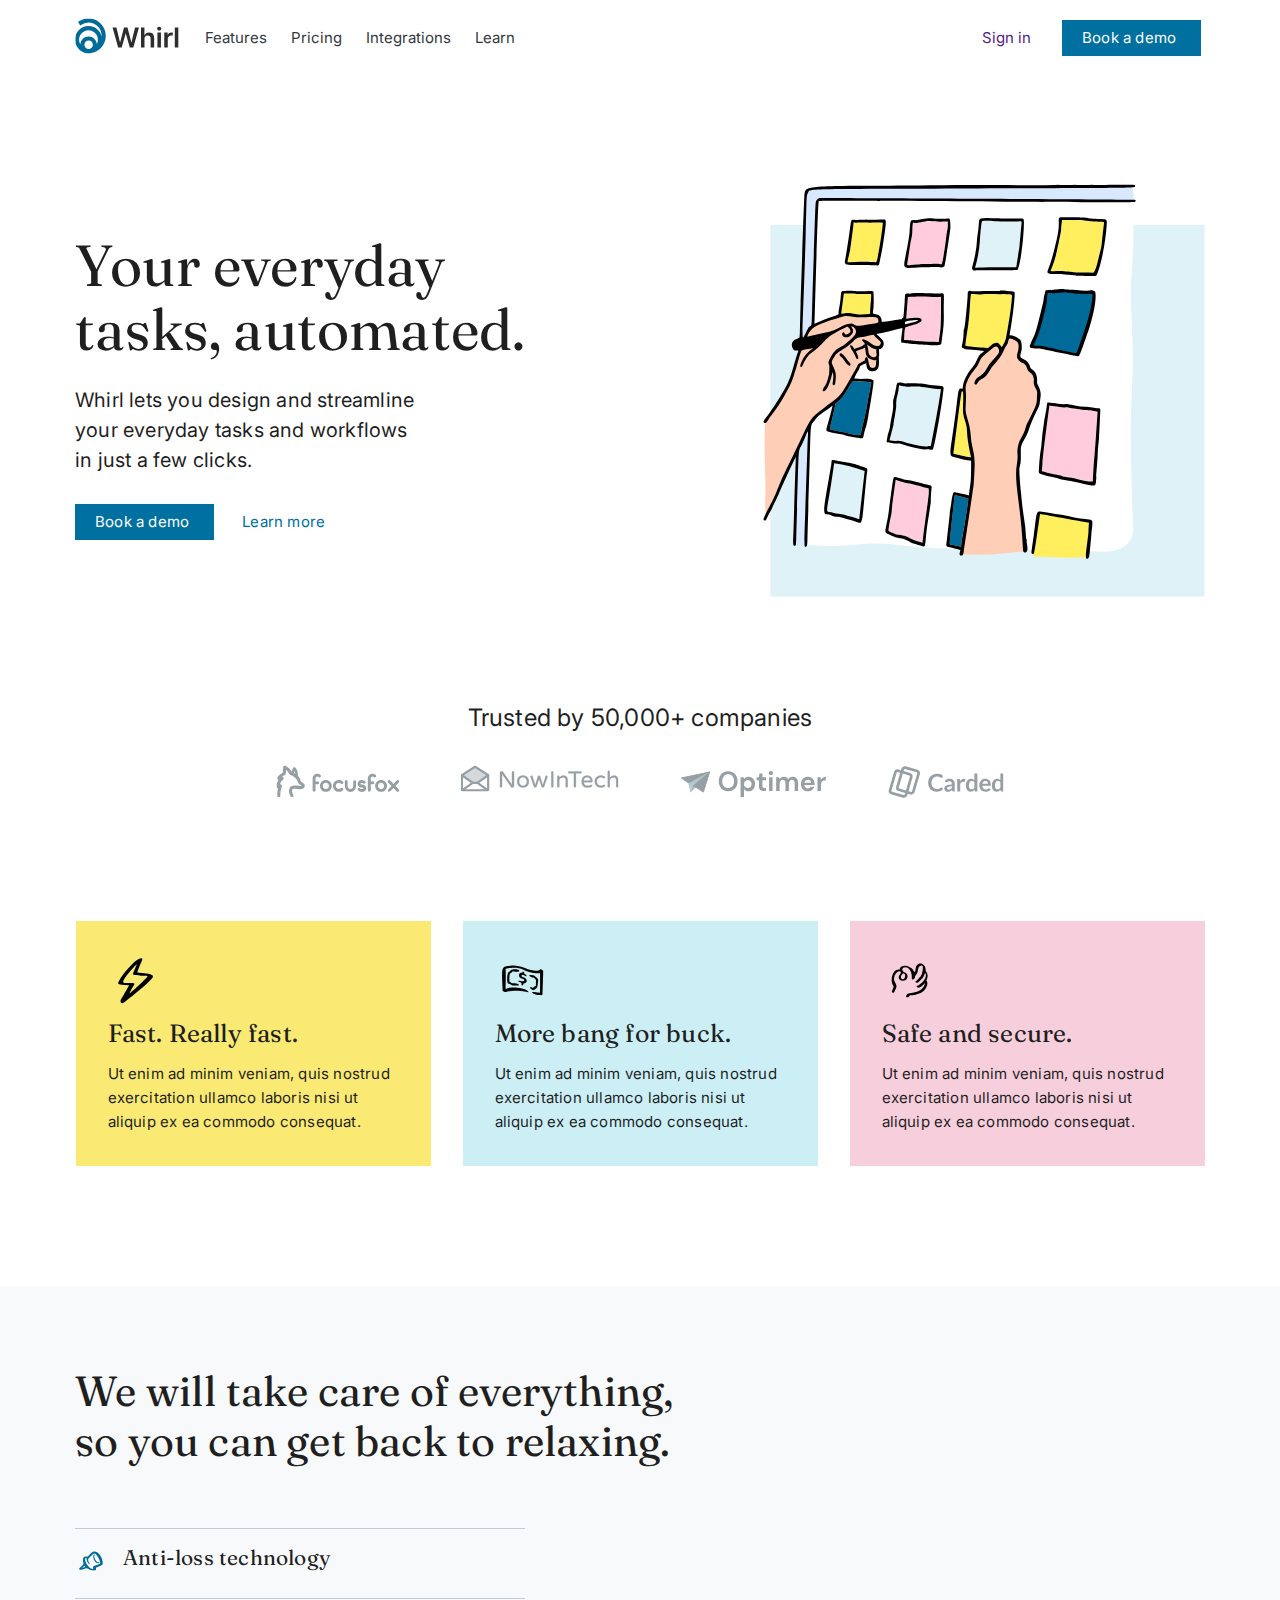
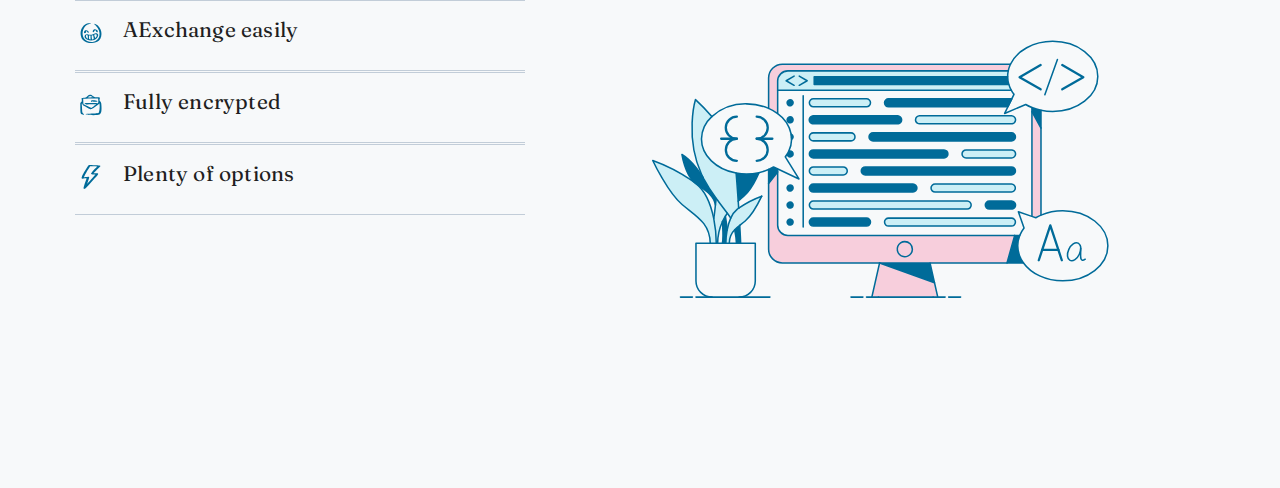
==== SecondProject/index.html @ 38e73284 "new" ====
<!DOCTYPE html>
<html lang="en">

<head>
   <meta charset="UTF-8">
   <meta name="viewport" content="width=device-width, initial-scale=1.0">
   <title>Document</title>
   <link rel="stylesheet" href="css/style.css">
   <link href="https://fonts.googleapis.com/css?family=Inter:regular" rel="stylesheet" />
   <link href="https://fonts.googleapis.com/css?family=Fraunces:regular" rel="stylesheet" />
   <link rel="stylesheet" href="css/style.css">
</head>

<body>
   <div class="wrapper">
      <header class="header">
         <div class="header__container container">
            <a href="" class="header__logo">
               <img src="img/header/logo.svg" alt="логотип" class="logo-text">
               <img src="img/header/logo2.svg" alt="логотип" class="logo-non-text">
            </a>
            <nav class="header__menu menu">
               <nav class="menu__body">
                  <ul class="menu__list">
                     <li class="menu__item"><a href="" class="menu__link">Features</a></li>
                     <li class="menu__item"><a href="" class="menu__link">Pricing</a></li>
                     <li class="menu__item"><a href="" class="menu__link">Integrations</a></li>
                     <li class="menu__item"><a href="" class="menu__link">Learn</a></li>
                  </ul>
                  <div class="button__link">
                     <a href="">Sign in</a>
                  </div>
               </nav>
            </nav>
            <div class="header__button">
               <a href="#" class="button">Book a demo</a>
               <a href="#open" class="icon-menu"><span style=""></span></a>
               <a href="#close" class="close-icon-menu"></a>
            </div>
         </div>
      </header>
      <main class="main">
         <section class="automated">
            <div class="automated__container container">
               <div class="automated__content">
                  <div class="automated__block-text block-text">
                     <h1 class="block-text__title">
                        Your everyday tasks, automated.
                     </h1>
                     <div class="block-text__text">Whirl lets you design and streamline your everyday tasks and
                        workflows in just a few clicks.</div>
                     <div class="automated__button">
                        <a href="#" class="button">Book a demo</a>
                        <a href="#" class="button__link">Learn more</a>
                     </div>
                  </div>
               </div>
               <div class="automated__image">
                  <img src="img/automated/IMAGE.svg" alt="">
               </div>
            </div>
         </section>
         <section class="companies">
            <div class="companies__container container">
               <div class="companies__body">
                  <div class="companies-body__text">
                     Trusted by 50,000+ companies
                  </div>
                  <div class="companies-body__items">
                     <div class="companies-body__item">
                        <a href="#"><img src="img/companies/1.svg" alt=""></a>
                     </div>
                     <div class="companies-body__item">
                        <a href="#"><img src="img/companies/2.svg" alt=""></a>
                     </div>
                     <div class="companies-body__item">
                        <a href="#"><img src="img/companies/3.svg" alt=""></a>
                     </div>
                     <div class="companies-body__item">
                        <a href="#"><img src="img/companies/4.svg" alt=""></a>
                     </div>
                  </div>
               </div>
            </div>
         </section>
         <section class="conditions">
            <div class="conditions__container container">
               <div class="conditions__body">
                  <div class="conditions-body__card conditions-body__card-yellow">
                     <div class="conditions-body__items">
                        <div class="conditions-body__icon">
                           <img src="img/conditions/1.svg" alt="">
                        </div>
                        <div class="conditions-body__title">
                           Fast. Really fast.
                        </div>
                        <div class="conditions-body__text">
                           Ut enim ad minim veniam, quis nostrud exercitation ullamco laboris nisi ut aliquip ex ea
                           commodo
                           consequat.
                        </div>
                     </div>
                  </div>
                  <div class="conditions-body__card conditions-body__card-blue">
                     <div class="conditions-body__items">
                        <div class="conditions-body__icon">
                           <img src="img/conditions/2.svg" alt="">
                        </div>
                        <div class="conditions-body__title">
                           More bang for buck.
                        </div>
                        <div class="conditions-body__text">
                           Ut enim ad minim veniam, quis nostrud exercitation ullamco laboris nisi ut aliquip ex ea
                           commodo
                           consequat.
                        </div>
                     </div>
                  </div>
                  <div class="conditions-body__card conditions-body__card-pink">
                     <div class="conditions-body__items">
                        <div class="conditions-body__icon">
                           <img src="img/conditions/3.svg" alt="">
                        </div>
                        <div class="conditions-body__title">
                           Safe and secure.
                        </div>
                        <div class="conditions-body__text">
                           Ut enim ad minim veniam, quis nostrud exercitation ullamco laboris nisi ut aliquip ex ea
                           commodo
                           consequat.
                        </div>
                     </div>
                  </div>
               </div>
            </div>
         </section>
         <section class="relaxing">
            <div class="relaxing__container container">
               <div class="relaxing-body__title">
                  <h2>We will take care of everything,
                     <br>
                     so you can get back to relaxing.
                  </h2>
               </div>
               <div class="relaxing__body">
                  <div class="relaxing-body__items">
                     <div class="relaxing-item">
                        <button class="relaxing-item__dropdow-btn">
                           <div class="relaxing-item__image">
                              <img src="img/relaxing/1.svg" alt="">
                           </div>
                           Anti-loss technology
                           <i class="dropdow dropdow-item"></i>
                        </button>
                        <div class="relaxing-item__text">
                           Lorem ipsum dolor sit amet, consectetur adipiscing elit, sed do eiusmod tempor incididunt ut
                           labore et dolore magna aliqua.
                        </div>
                     </div>
                     <div class="relaxing-item">
                        <button class="relaxing-item__dropdow-btn">
                           <div class="relaxing-item__image">
                              <img src="img/relaxing/2.svg" alt="">
                           </div>
                           AExchange easily
                        </button>
                        <div class="relaxing-item__text">
                           Lorem ipsum dolor sit amet, consectetur adipiscing elit, sed do eiusmod tempor incididunt ut
                           labore et dolore magna aliqua.
                        </div>
                     </div>
                     <div class="relaxing-item">
                        <button class="relaxing-item__dropdow-btn">
                           <div class="relaxing-item__image">
                              <img src="img/relaxing/3.svg" alt="">
                           </div>
                           Fully encrypted
                        </button>
                        <div class="relaxing-item__text">
                           Lorem ipsum dolor sit amet, consectetur adipiscing elit, sed do eiusmod tempor incididunt ut
                           labore et dolore magna aliqua.
                        </div>
                     </div>
                     <div class="relaxing-item">
                        <button class="relaxing-item__dropdow-btn">
                           <div class="relaxing-item__image">
                              <img src="img/relaxing/4.svg" alt="">
                           </div>
                           Plenty of options
                        </button>
                        <div class="relaxing-item__text">
                           Lorem ipsum dolor sit amet, consectetur adipiscing elit, sed do eiusmod tempor incididunt ut
                           labore et dolore magna aliqua.
                        </div>
                     </div>
                  </div>
                  <div class="relaxing-body__image">
                     <img src="img/relaxing/IMAGE.svg" alt="">
                  </div>
               </div>
            </div>
         </section>
      </main>
      <footer class="footer">

      </footer>
      <script src="js/script.js"></script>
   </div>
</body>

</html>
---- SecondProject/css/style.css ----
*{
   padding: 0;
   margin: 0;
   border: 0;
}
 *,*::before,*::after{
   -moz-box-sizing: border-box;
   -webkit-box-sizing: border-box;
   box-sizing: border-box;
}
:focus,:active{outline:none;}
a:focus,a:active{outline: none;}

nav,footer,header,aside{display:block;}

html,body{
   height: 100%;
   width: 100%;
   font-size: 100%;
   line-height: 1;
   font-size: 15px;
   -ms-text-size-adjust: 100%;
   -moz-text-size-adjust: 100%;
   -webkit-text-size-adjust: 100%;
}

input,button,textarea{font-family: inherit;}

input::-ms-clear{display: none;}
button{cursor: pointer;}
button::-moz-focus-inner{padding: 0;border: 0;}
a,a:visited{text-decoration: none;}
a:hover{text-decoration: none;}
ul li{list-style: none;}
img{vertical-align: none;}

h1,h2,h3,h4,h5,h6{font-size:inherit; font-weight: 400;}

body{
   font-family: Inter;
}
.main {
}

.wrapper{
   overflow: hidden;
   display: flex;
   flex-direction: column;
   min-height: 100%;
}

.container {
   max-width: 1160px;
   margin: 0px auto;
   padding: 0px 15px;
}

.header {
}
.header__container {
   min-height: 75px;
   display: flex;
   margin: 0 auto;   
   align-items: center;
}
.header__logo {
   z-index: 5;
   margin: 0px 24px 0px 0px;
}
.logo-non-text {
   display: none;
}
@media (max-width: 500px){
   .logo-non-text {
      display: block;
   }
   .logo-text {
      display: none;
   }
   .header__logo {
      margin: 0px;
   }
}

.header__menu {
   flex: 1 1 auto;
}
.menu {
}
.menu__body {
   display: flex;
}
.button__link {
   color: rgb(0, 112, 160); 

   }

.menu__list {
   display: flex;
   gap: 24px;
   flex: 1 1 auto;
}

.menu__item {
}

.menu__item:hover,
.button__link:hover {
   text-decoration: underline;
}

.menu__link {
   color: rgb(51, 56, 63);
}

.header__button {
   display: flex;
   justify-content: flex-end;
   align-items: center;
}


.button {
   display: inline-block; 
   letter-spacing: 0.2px;
   line-height: 24px;
   color:rgb(252, 253, 254);
   background: rgb(0, 112, 160);;
   padding: 6px 20px;
   transition: background-color 0.3s ease 0s;
   width: 139px;
   margin: 0px 4px 0px 31px;
}

.button:hover{
   background: rgb(25, 142, 192);;
}

.icon-menu {
   display: none;  
}

@media (max-width: 767.98px){
   .icon-menu {
      display: flex;
      position: relative;
      flex: 0 0 30px;
      height: 18px;
      flex-direction: column;
      justify-content: space-between;
      margin: 0px 0px 0px 20px;
   }
   .icon-menu::after,
   .icon-menu::before {
      content: "";
      background-color: #000000;
      height: 2px;
   }

   .icon-menu span {
      height: 2px;
      background: #000;
   }
   .menu__body {
      position: fixed;
      top: 0;
      left: -100%;
      width: 100%;
      height: 100%;
      background: #fff;
   }
   .menu__list {
      flex-direction: column;
      justify-content: center;
      align-items: center;
      margin: 30px 0px 0px 0px;
   }
   .menu__item {
      margin: 50px 0px 30px 0px;
   }
   .menu__item:last-child {
      margin: 50px 0px 0px 0px;
   }
   .menu__link {
      color: rgb(51, 56, 63);
      font-size: 20px;
   }
   .header__button {
      flex: 1 0 auto;
   }
}

/*=============================================================*/

.automated {
   margin: 100px 0px 0px 0px;
}
.automated__container {
   display: flex;
   align-items: center;
}
.automated__content {
   width: 100%;
}
.automated__block-text {
   display: flex;
   flex-direction: column;
}
.block-text {
   font-weight: 400;  
   letter-spacing: 0.2px;
   color: rgb(31, 31, 31); 
}
.block-text__title {
   font-family: Fraunces;
   font-size: 58px;
   line-height: 63.8px;
   width: 500px;
   margin-bottom:24px;
}
.block-text__text {
   font-family: Inter;
   font-size: 20px;
   line-height: 30px;
   width: 350px;
   margin: 0px 0px 29px 0px;
}

.automated__button {
   margin: 0px;  
}

.automated__button .button {
   margin: 0px 24px 0px 0px;  
}
.button__link {
}

.automated__image {
}

.automated__image img {
   max-width: 452px;
   max-height: 422px;
} 
@media (max-width: 975px){
   .automated__image img {
      width: 400px;
      height: 400px;
   } 
}

@media (max-width: 925px){
   .automated__image img {
      width: 100%; 
      height: 100%;
   } 
}

@media (max-width: 767.98px){
   .automated__container {
      flex-direction: column;
   }
   .block-text__title,
   .block-text__text  {
   width: 100%;
   }
   .block-text__title {
      font-size: 40px;
   line-height: 44px;
   }
   .block-text__text  {
      font-size: 14px;
   line-height: 20px;
   }
   .automated__image {
      margin: 50px 0px 0px 0px;
   }
   .automated {
      margin-top: 25px;
   }
}

@media (max-width: 455.98px){
   .automated__content {
      margin: 30px 0px 0px 0px;
   }
}

/*======================================================================*/

.companies {
   margin: 100px 0px 0px 0px;
}
.companies__container {
   display: flex;
}
.companies__body {
   margin: 0 auto;
}
.companies-body__text {
   color: rgb(31, 31, 31);
   font-size: 24px;
   line-height: 37.5px;
   letter-spacing: 0.2px;
   text-align: center;
   margin: 0px 0px 28px 0px;
}
.companies-body__items {
   display: flex;
   flex-wrap: wrap;
   justify-content: space-between;
   /* width: 700px; */
   gap: 60px;
}
.companies-body__item {
}

@media (max-width: 767.98px){ 
   .companies {
      margin: 50px 0px 50px 0px;
   }
   .companies-body__items {
      gap: 20px;
      width: 400px;
   }
   .companies-body__item:last-child {
   width: 159px;
   }
}
@media (max-width: 471.98px){ 
   .companies-body__items {
      flex-direction: column;
   }
   .companies-body__item {
      margin: 0 auto;
   }
   .companies-body__item:last-child {
      width: 117px;
      }
   .companies-body__text {
   }
}

@media (max-width: 429.98px){
   .companies-body__items {
      width: 100%;
   }
}

/*=======================================================================*/

.conditions {
   margin: 120px 0px 120px 0px;
}
.conditions__container {
}
.conditions__body {
   display: flex;
   flex-flow: row wrap;
   justify-content: center;
   gap: 32px;
}
.conditions-body__card {
   max-width: 355px;
}
.conditions-body__card-yellow {
   background: rgb(250, 234, 115);
}
.conditions-body__card-blue {
   background: rgb(204, 239, 246);
}
.conditions-body__card-pink {
   background: rgb(247, 206, 220);
}

.conditions-body__items {
   margin: 32px 32px;
}
.conditions-body__icon {
   margin-bottom: 8px;
}
.conditions-body__title {
   color: rgb(31, 31, 31);
   font-family: Fraunces;
   font-size: 25px;
   line-height: 31.25px;
   letter-spacing: 0.2px;
   margin-bottom: 13px;
}
.conditions-body__text {
   color: rgb(31, 31, 31);
   line-height: 24px;
   letter-spacing: 0.2px;
   }

@media (max-width: 1158px){
   .conditions {
      margin: 60px 0px 0px 0px;
   }
   .conditions__body {
      margin-bottom: 60px;
   }
}

/*====================================================================*/

.relaxing {
   background: rgb(247, 249, 250);
}
.relaxing__container {
   padding: 80px 15px;
}
.relaxing__body {
   display: flex;
   padding-top: 60px;
}
.relaxing-body__title {
   color: rgb(31, 31, 31);
   font-family: Fraunces;
   font-size: 42px;
   line-height: 50.4px;
   letter-spacing: 0.2px;
   width: 100%;
}
.relaxing-body__items {
   width: 100%;
}
.relaxing-item {
   width: 450px;
   display: flex;
   flex-flow: row wrap;
   border: 1px solid rgb(194, 205, 216);
   border-left: none;
   border-right: none;
   padding: 16px 0px;
   margin: 1px 0px 0px 0px;
}
.relaxing-item__image {
   margin-right: 16px;
}
.relaxing-item__dropdow-btn {
   display: flex;
   color: rgb(31, 31, 31);
   font-family: Fraunces;
   font-size: 21px;
   line-height: 25.2px;
   letter-spacing: 0.2px;
   background: rgba(255, 255, 255, 0);
}
.relaxing-item__text {
   display: none;
   color: rgb(31, 31, 31);
   font-size: 16px;
   line-height: 24px;
   letter-spacing: 0.2px;
   width: 363px;
   margin: 18px 0px 0px 50px;
}
.dropdow {

}
.dropdow-item {
   float: right;
   padding-right: 8px;
}
.active {
}
.relaxing-body__image {
   width: 100%;
   height: 100%;
   object-fit: cover;
}
@media (max-width: 660px){
   .relaxing-body__title {
      font-size: 30px;
      line-height: 35.4px;
   }
   .relaxing-item__text {
      font-size: 16px;
   }
   .relaxing-item {
      width: 100%;
   }
}

@media (max-width: 424.98px){
   .relaxing-item__text {
      margin-left: 0;
   }
}

@media (max-width: 960px){
   .relaxing__body {
      display: block;
      align-items: center;
   }
}
---- SecondProject/css/style.css ----
*{
   padding: 0;
   margin: 0;
   border: 0;
}
 *,*::before,*::after{
   -moz-box-sizing: border-box;
   -webkit-box-sizing: border-box;
   box-sizing: border-box;
}
:focus,:active{outline:none;}
a:focus,a:active{outline: none;}

nav,footer,header,aside{display:block;}

html,body{
   height: 100%;
   width: 100%;
   font-size: 100%;
   line-height: 1;
   font-size: 15px;
   -ms-text-size-adjust: 100%;
   -moz-text-size-adjust: 100%;
   -webkit-text-size-adjust: 100%;
}

input,button,textarea{font-family: inherit;}

input::-ms-clear{display: none;}
button{cursor: pointer;}
button::-moz-focus-inner{padding: 0;border: 0;}
a,a:visited{text-decoration: none;}
a:hover{text-decoration: none;}
ul li{list-style: none;}
img{vertical-align: none;}

h1,h2,h3,h4,h5,h6{font-size:inherit; font-weight: 400;}

body{
   font-family: Inter;
}
.main {
}

.wrapper{
   overflow: hidden;
   display: flex;
   flex-direction: column;
   min-height: 100%;
}

.container {
   max-width: 1160px;
   margin: 0px auto;
   padding: 0px 15px;
}

.header {
}
.header__container {
   min-height: 75px;
   display: flex;
   margin: 0 auto;   
   align-items: center;
}
.header__logo {
   z-index: 5;
   margin: 0px 24px 0px 0px;
}
.logo-non-text {
   display: none;
}
@media (max-width: 500px){
   .logo-non-text {
      display: block;
   }
   .logo-text {
      display: none;
   }
   .header__logo {
      margin: 0px;
   }
}

.header__menu {
   flex: 1 1 auto;
}
.menu {
}
.menu__body {
   display: flex;
}
.button__link {
   color: rgb(0, 112, 160); 

   }

.menu__list {
   display: flex;
   gap: 24px;
   flex: 1 1 auto;
}

.menu__item {
}

.menu__item:hover,
.button__link:hover {
   text-decoration: underline;
}

.menu__link {
   color: rgb(51, 56, 63);
}

.header__button {
   display: flex;
   justify-content: flex-end;
   align-items: center;
}


.button {
   display: inline-block; 
   letter-spacing: 0.2px;
   line-height: 24px;
   color:rgb(252, 253, 254);
   background: rgb(0, 112, 160);;
   padding: 6px 20px;
   transition: background-color 0.3s ease 0s;
   width: 139px;
   margin: 0px 4px 0px 31px;
}

.button:hover{
   background: rgb(25, 142, 192);;
}

.icon-menu {
   display: none;  
}

@media (max-width: 767.98px){
   .icon-menu {
      display: flex;
      position: relative;
      flex: 0 0 30px;
      height: 18px;
      flex-direction: column;
      justify-content: space-between;
      margin: 0px 0px 0px 20px;
   }
   .icon-menu::after,
   .icon-menu::before {
      content: "";
      background-color: #000000;
      height: 2px;
   }

   .icon-menu span {
      height: 2px;
      background: #000;
   }
   .menu__body {
      position: fixed;
      top: 0;
      left: -100%;
      width: 100%;
      height: 100%;
      background: #fff;
   }
   .menu__list {
      flex-direction: column;
      justify-content: center;
      align-items: center;
      margin: 30px 0px 0px 0px;
   }
   .menu__item {
      margin: 50px 0px 30px 0px;
   }
   .menu__item:last-child {
      margin: 50px 0px 0px 0px;
   }
   .menu__link {
      color: rgb(51, 56, 63);
      font-size: 20px;
   }
   .header__button {
      flex: 1 0 auto;
   }
}

/*=============================================================*/

.automated {
   margin: 100px 0px 0px 0px;
}
.automated__container {
   display: flex;
   align-items: center;
}
.automated__content {
   width: 100%;
}
.automated__block-text {
   display: flex;
   flex-direction: column;
}
.block-text {
   font-weight: 400;  
   letter-spacing: 0.2px;
   color: rgb(31, 31, 31); 
}
.block-text__title {
   font-family: Fraunces;
   font-size: 58px;
   line-height: 63.8px;
   width: 500px;
   margin-bottom:24px;
}
.block-text__text {
   font-family: Inter;
   font-size: 20px;
   line-height: 30px;
   width: 350px;
   margin: 0px 0px 29px 0px;
}

.automated__button {
   margin: 0px;  
}

.automated__button .button {
   margin: 0px 24px 0px 0px;  
}
.button__link {
}

.automated__image {
}

.automated__image img {
   max-width: 452px;
   max-height: 422px;
} 
@media (max-width: 975px){
   .automated__image img {
      width: 400px;
      height: 400px;
   } 
}

@media (max-width: 925px){
   .automated__image img {
      width: 100%; 
      height: 100%;
   } 
}

@media (max-width: 767.98px){
   .automated__container {
      flex-direction: column;
   }
   .block-text__title,
   .block-text__text  {
   width: 100%;
   }
   .block-text__title {
      font-size: 40px;
   line-height: 44px;
   }
   .block-text__text  {
      font-size: 14px;
   line-height: 20px;
   }
   .automated__image {
      margin: 50px 0px 0px 0px;
   }
   .automated {
      margin-top: 25px;
   }
}

@media (max-width: 455.98px){
   .automated__content {
      margin: 30px 0px 0px 0px;
   }
}

/*======================================================================*/

.companies {
   margin: 100px 0px 0px 0px;
}
.companies__container {
   display: flex;
}
.companies__body {
   margin: 0 auto;
}
.companies-body__text {
   color: rgb(31, 31, 31);
   font-size: 24px;
   line-height: 37.5px;
   letter-spacing: 0.2px;
   text-align: center;
   margin: 0px 0px 28px 0px;
}
.companies-body__items {
   display: flex;
   flex-wrap: wrap;
   justify-content: space-between;
   /* width: 700px; */
   gap: 60px;
}
.companies-body__item {
}

@media (max-width: 767.98px){ 
   .companies {
      margin: 50px 0px 50px 0px;
   }
   .companies-body__items {
      gap: 20px;
      width: 400px;
   }
   .companies-body__item:last-child {
   width: 159px;
   }
}
@media (max-width: 471.98px){ 
   .companies-body__items {
      flex-direction: column;
   }
   .companies-body__item {
      margin: 0 auto;
   }
   .companies-body__item:last-child {
      width: 117px;
      }
   .companies-body__text {
   }
}

@media (max-width: 429.98px){
   .companies-body__items {
      width: 100%;
   }
}

/*=======================================================================*/

.conditions {
   margin: 120px 0px 120px 0px;
}
.conditions__container {
}
.conditions__body {
   display: flex;
   flex-flow: row wrap;
   justify-content: center;
   gap: 32px;
}
.conditions-body__card {
   max-width: 355px;
}
.conditions-body__card-yellow {
   background: rgb(250, 234, 115);
}
.conditions-body__card-blue {
   background: rgb(204, 239, 246);
}
.conditions-body__card-pink {
   background: rgb(247, 206, 220);
}

.conditions-body__items {
   margin: 32px 32px;
}
.conditions-body__icon {
   margin-bottom: 8px;
}
.conditions-body__title {
   color: rgb(31, 31, 31);
   font-family: Fraunces;
   font-size: 25px;
   line-height: 31.25px;
   letter-spacing: 0.2px;
   margin-bottom: 13px;
}
.conditions-body__text {
   color: rgb(31, 31, 31);
   line-height: 24px;
   letter-spacing: 0.2px;
   }

@media (max-width: 1158px){
   .conditions {
      margin: 60px 0px 0px 0px;
   }
   .conditions__body {
      margin-bottom: 60px;
   }
}

/*====================================================================*/

.relaxing {
   background: rgb(247, 249, 250);
}
.relaxing__container {
   padding: 80px 15px;
}
.relaxing__body {
   display: flex;
   padding-top: 60px;
}
.relaxing-body__title {
   color: rgb(31, 31, 31);
   font-family: Fraunces;
   font-size: 42px;
   line-height: 50.4px;
   letter-spacing: 0.2px;
   width: 100%;
}
.relaxing-body__items {
   width: 100%;
}
.relaxing-item {
   width: 450px;
   display: flex;
   flex-flow: row wrap;
   border: 1px solid rgb(194, 205, 216);
   border-left: none;
   border-right: none;
   padding: 16px 0px;
   margin: 1px 0px 0px 0px;
}
.relaxing-item__image {
   margin-right: 16px;
}
.relaxing-item__dropdow-btn {
   display: flex;
   color: rgb(31, 31, 31);
   font-family: Fraunces;
   font-size: 21px;
   line-height: 25.2px;
   letter-spacing: 0.2px;
   background: rgba(255, 255, 255, 0);
}
.relaxing-item__text {
   display: none;
   color: rgb(31, 31, 31);
   font-size: 16px;
   line-height: 24px;
   letter-spacing: 0.2px;
   width: 363px;
   margin: 18px 0px 0px 50px;
}
.dropdow {

}
.dropdow-item {
   float: right;
   padding-right: 8px;
}
.active {
}
.relaxing-body__image {
   width: 100%;
   height: 100%;
   object-fit: cover;
}
@media (max-width: 660px){
   .relaxing-body__title {
      font-size: 30px;
      line-height: 35.4px;
   }
   .relaxing-item__text {
      font-size: 16px;
   }
   .relaxing-item {
      width: 100%;
   }
}

@media (max-width: 424.98px){
   .relaxing-item__text {
      margin-left: 0;
   }
}

@media (max-width: 960px){
   .relaxing__body {
      display: block;
      align-items: center;
   }
}
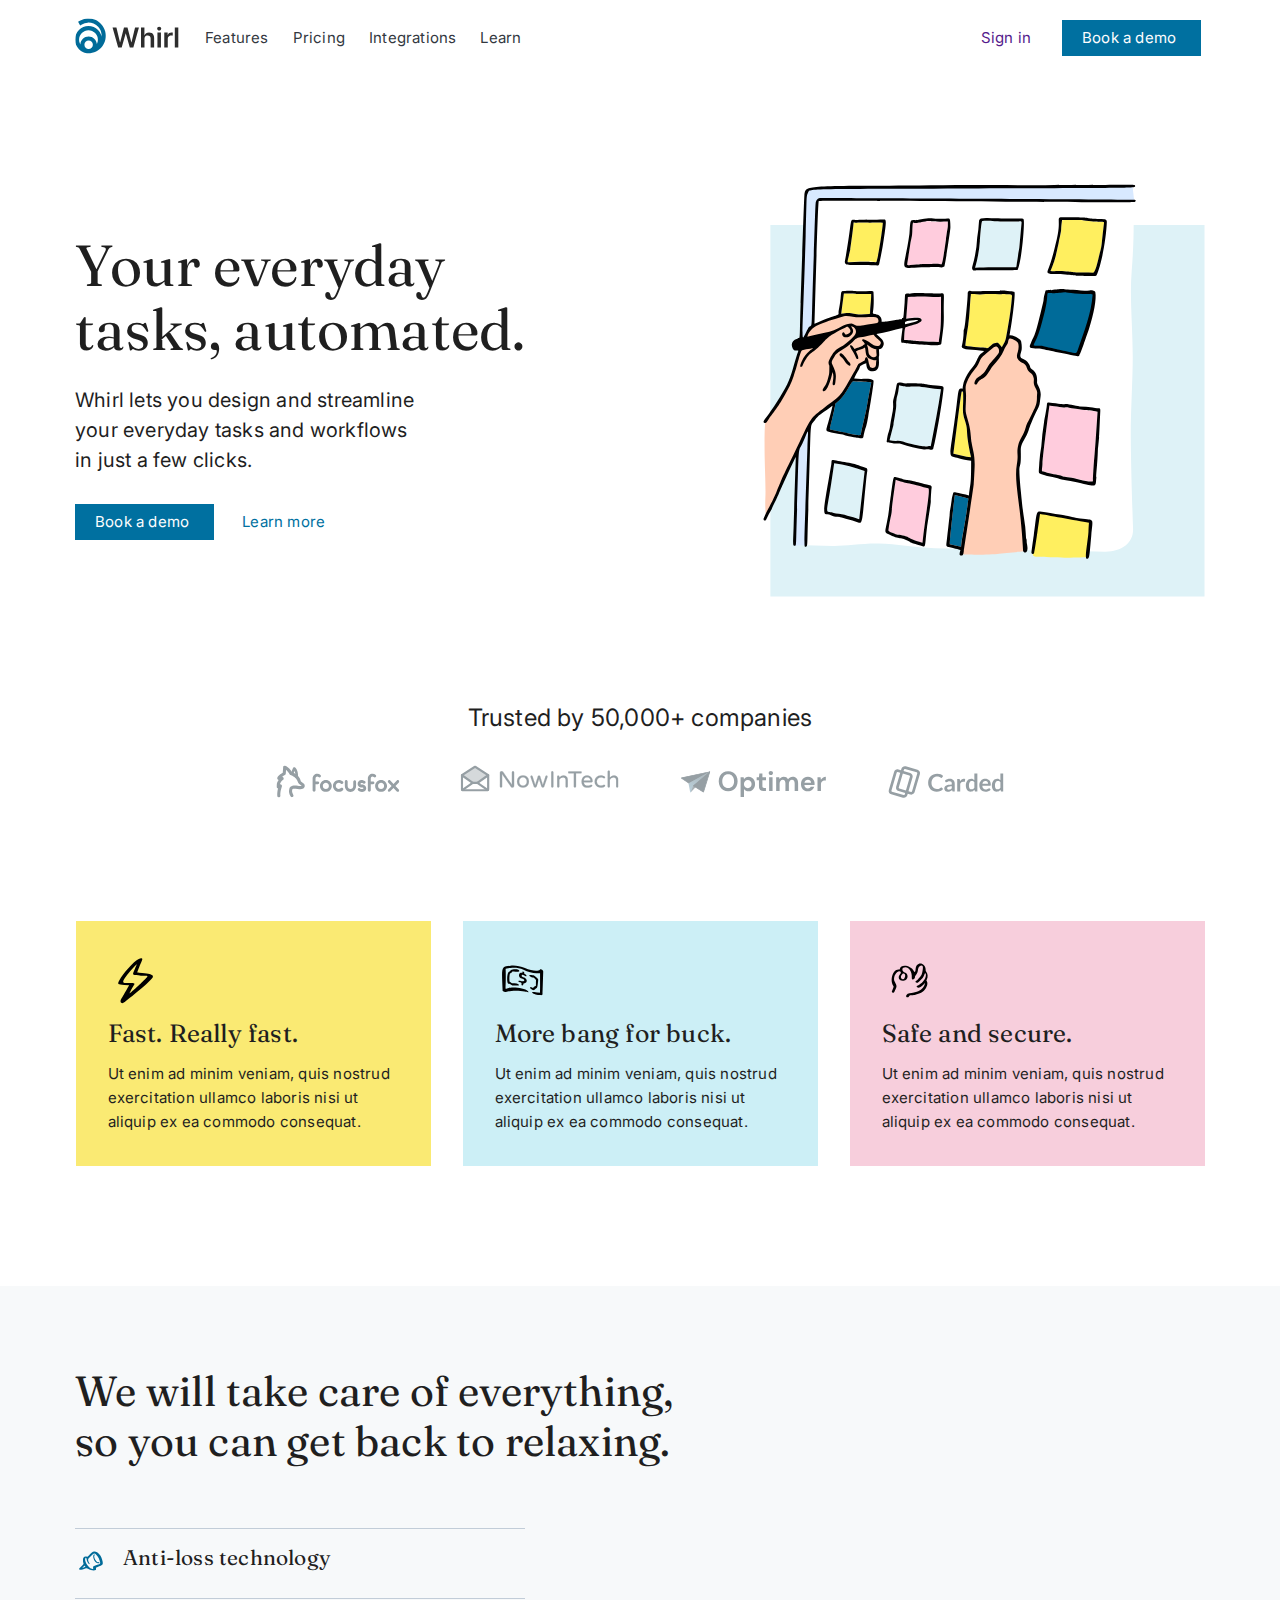
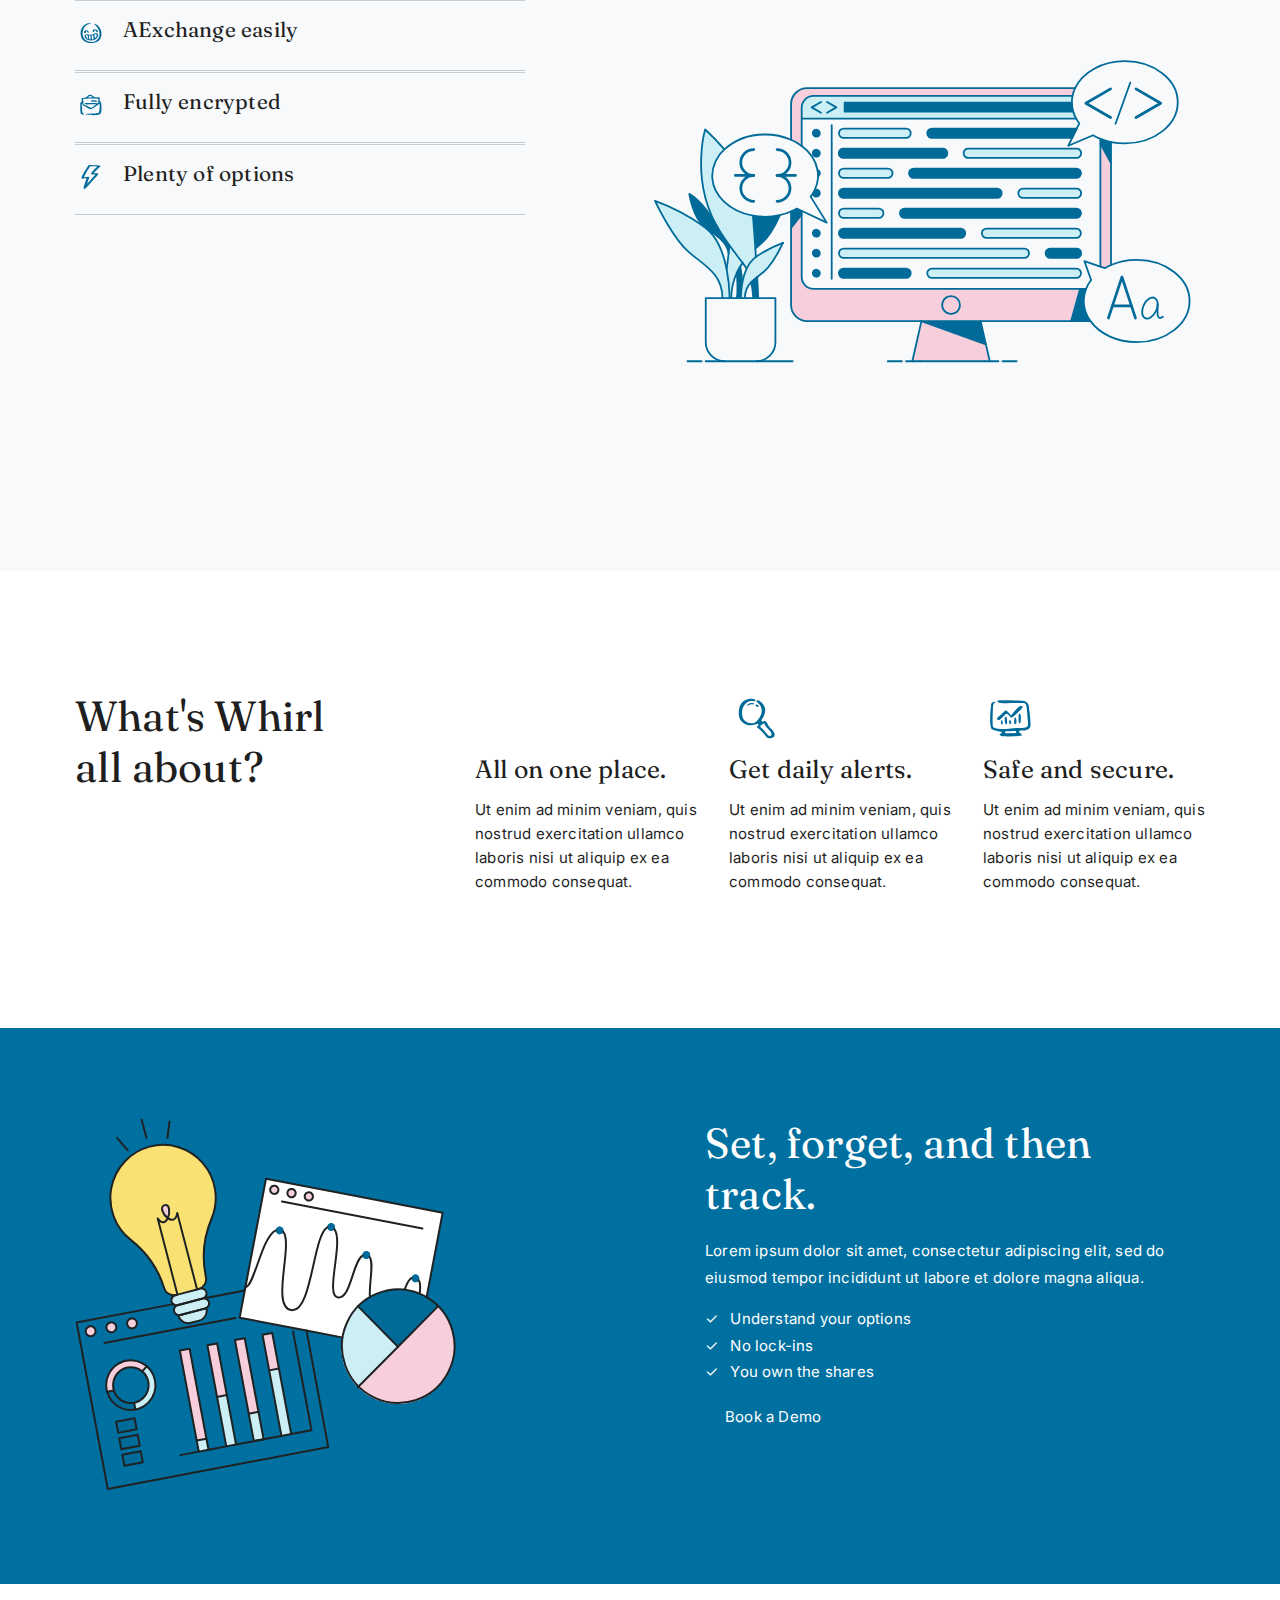
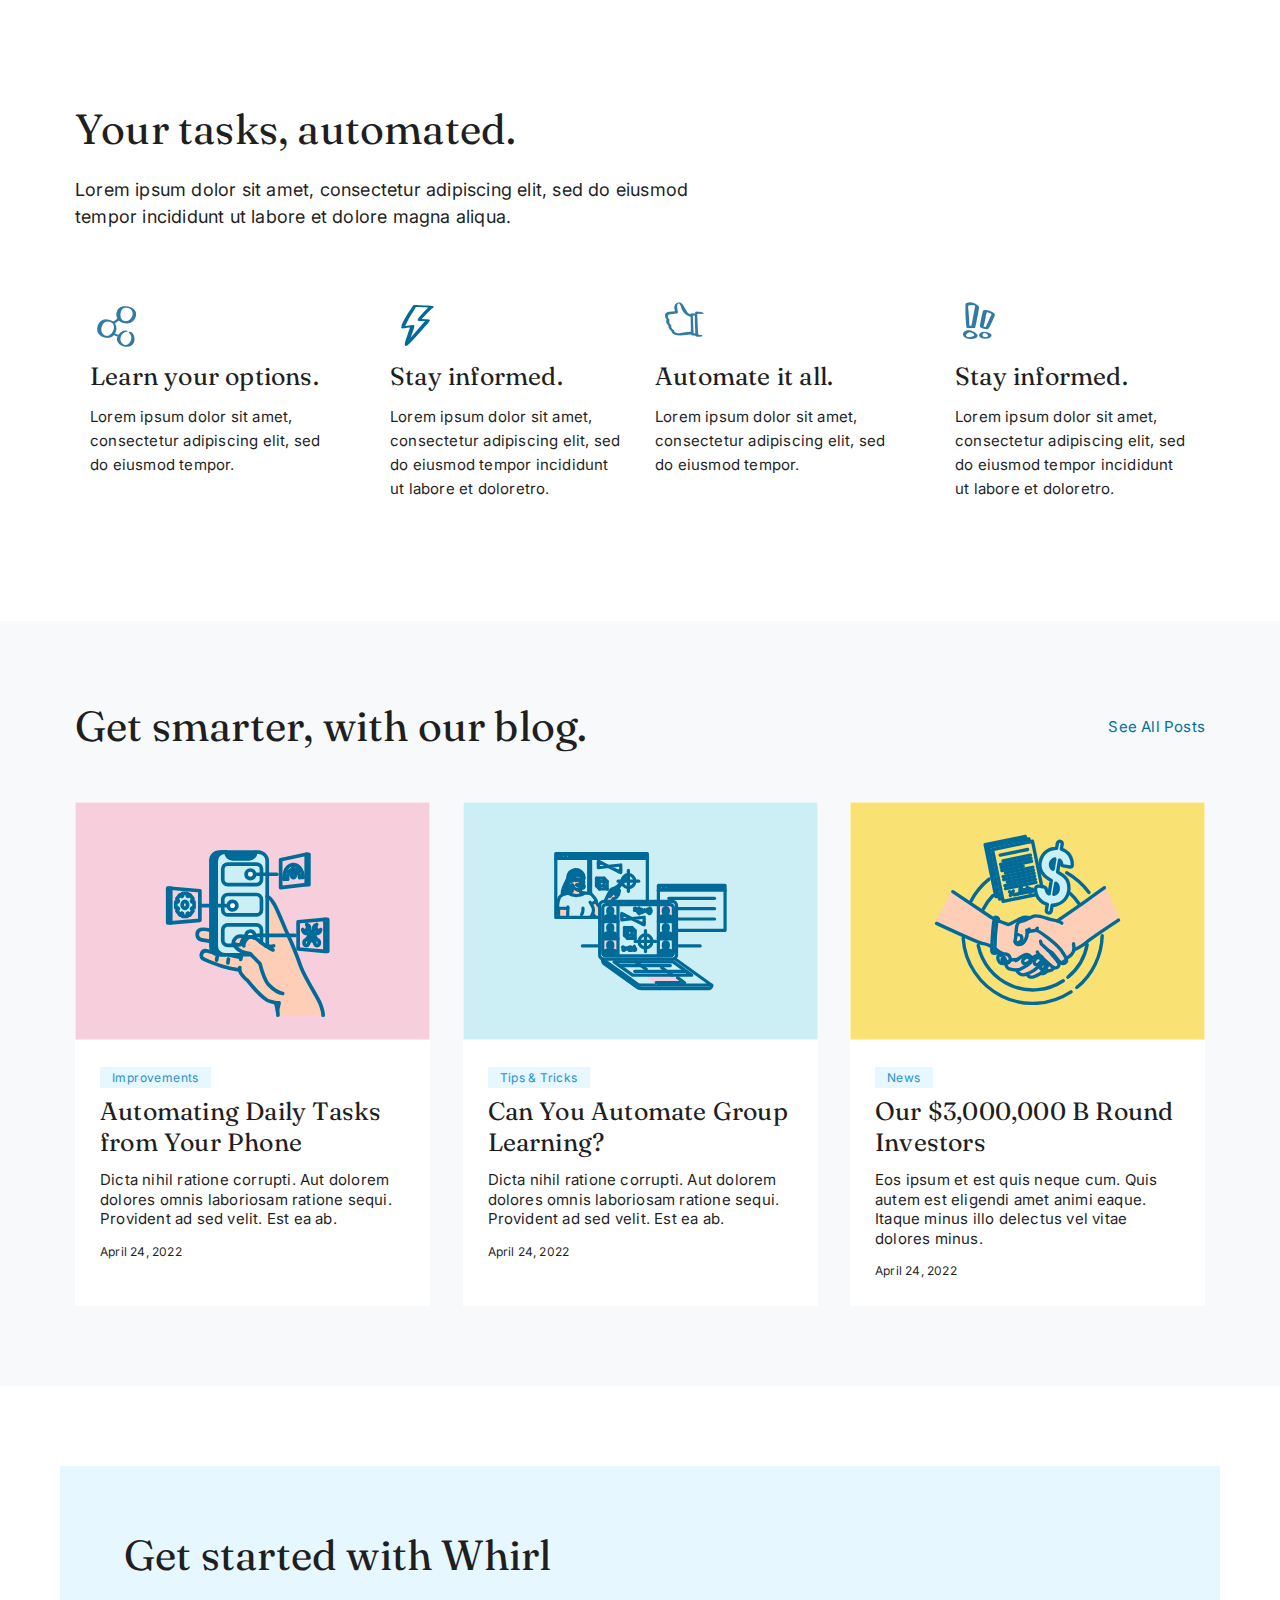
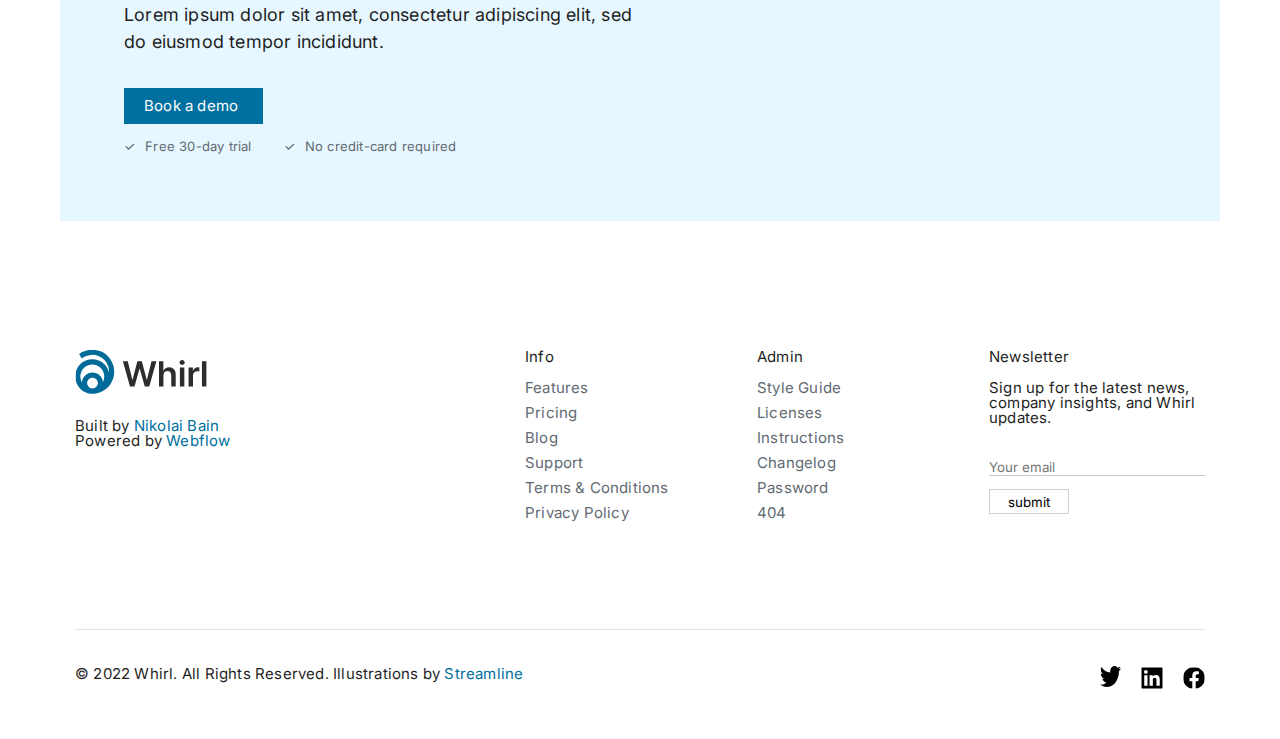
==== commit a843508a: "new" ====
--- a/SecondProject/index.html
+++ b/SecondProject/index.html
@@ -4,7 +4,7 @@
 <head>
    <meta charset="UTF-8">
    <meta name="viewport" content="width=device-width, initial-scale=1.0">
-   <title>Document</title>
+   <title>Whirl</title>
    <link rel="stylesheet" href="css/style.css">
    <link href="https://fonts.googleapis.com/css?family=Inter:regular" rel="stylesheet" />
    <link href="https://fonts.googleapis.com/css?family=Fraunces:regular" rel="stylesheet" />
@@ -195,14 +195,302 @@
                      </div>
                   </div>
                   <div class="relaxing-body__image">
-                     <img src="img/relaxing/IMAGE.svg" alt="">
+                     <img src="img/relaxing/IMAGE.svg" alt="" width="100%" height="100%">
+                  </div>
+               </div>
+            </div>
+         </section>
+         <section class="whirl">
+            <div class="whirl__container container">
+               <div class="whirl__body">
+                  <h2 class="whirl-body__title">
+                     What's Whirl <br>
+                     all about?
+                  </h2>
+                  <div class="whirl-body__card">
+                     <div class="whirl-card__body">
+                        <div class="whirl-card__icon"></div>
+                        <h3 class="whirl-card__title">
+                           All on one place.
+                        </h3>
+                        <p class="whirl-card__text">
+                           Ut enim ad minim veniam, quis nostrud exercitation ullamco laboris nisi ut aliquip ex ea
+                           commodo consequat.
+                        </p>
+                     </div>
+                     <div class="whirl-card__body">
+                        <div class="whirl-card__icon">
+                           <img src="img/whirl/1.svg" alt="">
+                        </div>
+                        <h3 class="whirl-card__title">
+                           Get daily alerts.
+                        </h3>
+                        <p class="whirl-card__text">
+                           Ut enim ad minim veniam, quis nostrud exercitation ullamco laboris nisi ut aliquip ex ea
+                           commodo consequat.
+                        </p>
+                     </div>
+                     <div class="whirl-card__body">
+                        <div class="whirl-card__icon">
+                           <img src="img/whirl/2.svg" alt="">
+                        </div>
+                        <h3 class="whirl-card__title">
+                           Safe and secure.
+                        </h3>
+                        <p class="whirl-card__text">
+                           Ut enim ad minim veniam, quis nostrud exercitation ullamco laboris nisi ut aliquip ex ea
+                           commodo consequat.
+                        </p>
+                     </div>
+                  </div>
+               </div>
+            </div>
+         </section>
+         <section class="track">
+            <div class="track__container container">
+               <div class="track__body">
+                  <div class="track-body__image">
+                     <img class="track-image" src="img/track/IMAGE.svg" alt="">
+                  </div>
+                  <div class="track-body__content">
+                     <h2 class="track-content__title">
+                        Set, forget, and then track.
+                     </h2>
+                     <p class="track-content__text">
+                        Lorem ipsum dolor sit amet, consectetur adipiscing elit, sed do eiusmod tempor incididunt ut
+                        labore et dolore magna aliqua.
+                     </p>
+                     <ul class="track-content__list">
+                        <li class="track-list__item">
+                           Understand your options
+                        </li>
+                        <li class="track-list__item">
+                           No lock-ins
+                        </li>
+                        <li class="track-list__item">
+                           You own the shares
+                        </li>
+                     </ul>
+                     <a class="track-content__button button">
+                        Book a Demo
+                     </a>
+                  </div>
+               </div>
+            </div>
+         </section>
+         <section class="options">
+            <div class="options__container container">
+               <div class="options__body">
+                  <div class="options-body__text">
+                     <div class="options-text__title">
+                        Your tasks, automated.
+                     </div>
+                     <div class="options-text__text">
+                        Lorem ipsum dolor sit amet, consectetur adipiscing elit, sed do eiusmod tempor incididunt ut
+                        labore et dolore magna aliqua.
+                     </div>
+                  </div>
+                  <div class="options-body__card">
+                     <div class="options-card__colomn">
+                        <div class="options-card">
+                           <div class="options-card__icon">
+                              <img src="img/options/1.svg" alt="">
+                           </div>
+                           <h3 class="options-card__title">
+                              Learn your options.
+                           </h3>
+                           <p class="options-card__text">
+                              Lorem ipsum dolor sit amet, consectetur adipiscing elit, sed do eiusmod tempor.
+                           </p>
+                        </div>
+                        <div class="options-card">
+                           <div class="options-card__icon">
+                              <img src="img/options/2.svg" alt="">
+                           </div>
+                           <h3 class="options-card__title">
+                              Stay informed.
+                           </h3>
+                           <p class="options-card__text">
+                              Lorem ipsum dolor sit amet, consectetur adipiscing elit, sed do eiusmod tempor incididunt
+                              ut labore et doloretro.
+                           </p>
+                        </div>
+                     </div>
+                     <div class="options-card__colomn">
+                        <div class="options-card">
+                           <div class="options-card__icon">
+                              <img src="img/options/3.svg" alt="">
+                           </div>
+                           <h3 class="options-card__title">
+                              Automate it all.
+                           </h3>
+                           <p class="options-card__text">
+                              Lorem ipsum dolor sit amet, consectetur adipiscing elit, sed do eiusmod tempor.
+                           </p>
+                        </div>
+                        <div class="options-card">
+                           <div class="options-card__icon">
+                              <img src="img/options/4.svg" alt="">
+                           </div>
+                           <h3 class="options-card__title">
+                              Stay informed.
+                           </h3>
+                           <p class="options-card__text">
+                              Lorem ipsum dolor sit amet, consectetur adipiscing elit, sed do eiusmod tempor incididunt
+                              ut labore et doloretro.
+                           </p>
+                        </div>
+                     </div>
+                  </div>
+               </div>
+            </div>
+         </section>
+         <section class="blog">
+            <div class="blog__container container">
+               <div class="blog__body">
+                  <div class="blog-body__title">
+                     <h2 class="blog-title">Get smarter, with our blog.</h2>
+                     <a href="" class="button__link">See All Posts</a>
+                  </div>
+                  <div class="blog-body__content">
+                     <div class="blog-content__card">
+                        <div class="blog-card__image">
+                           <img src="img/blog/1.svg" alt="">
+                        </div>
+                        <div class="blog-card__content">
+                           <button class="blog-card__button">
+                              Improvements
+                           </button>
+                           <h3 class="blog-card__title">
+                              Automating Daily Tasks from Your Phone
+                           </h3>
+                           <p class="blog-card__text">
+                              Dicta nihil ratione corrupti. Aut dolorem dolores omnis laboriosam
+                              ratione sequi. Provident ad sed velit. Est ea ab.
+                           </p>
+                           <time class="blog-card__time" datetime="2022-04-24">April 24, 2022</time>
+                        </div>
+                     </div>
+                     <div class="blog-content__card">
+                        <div class="blog-card__image">
+                           <img src="img/blog/2.svg" alt="">
+                        </div>
+                        <div class="blog-card__content">
+                           <button class="blog-card__button">
+                              Tips & Tricks
+                           </button>
+                           <h3 class="blog-card__title">
+                              Can You Automate Group Learning?
+                           </h3>
+                           <p class="blog-card__text">
+                              Dicta nihil ratione corrupti. Aut dolorem dolores omnis laboriosam
+                              ratione sequi. Provident ad sed velit. Est ea ab.
+                           </p>
+                           <time class="blog-card__time" datetime="2022-04-24">April 24, 2022</time>
+                        </div>
+                     </div>
+                     <div class="blog-content__card">
+                        <div class="blog-card__image">
+                           <img src="img/blog/3.svg" alt="">
+                        </div>
+                        <div class="blog-card__content">
+                           <button class="blog-card__button">
+                              News
+                           </button>
+                           <h3 class="blog-card__title">
+                              Our $3,000,000 B Round Investors
+                           </h3>
+                           <p class="blog-card__text">
+                              Eos ipsum et est quis neque cum. Quis autem est eligendi amet animi eaque. Itaque minus
+                              illo
+                              delectus vel vitae dolores minus.
+                           </p>
+                           <time class="blog-card__time" datetime="2022-04-24">April 24, 2022</time>
+                        </div>
+                     </div>
+                  </div>
+               </div>
+            </div>
+         </section>
+         <section class="demo">
+            <div class="demo__container container">
+               <div class="demo__body">
+                  <h2 class="demo-body__title">Get started with Whirl</h2>
+                  <p class="demo-body__text">
+                     Lorem ipsum dolor sit amet, consectetur adipiscing elit, sed do eiusmod
+                     tempor incididunt.
+                  </p>
+                  <div class="demo-body__button button">Book a demo</div>
+                  <div class="demo-body__items">
+                     <ul class="demo__items">
+                        <li class="demo-items__item">Free 30-day trial</li>
+                        <li class="demo-items__item">No credit-card required</li>
+                     </ul>
                   </div>
                </div>
             </div>
          </section>
       </main>
       <footer class="footer">
-
+         <div class="footer__container container">
+            <div class="footer__body">
+               <div class="footer__content">
+                  <div class="footer-content__logo">
+                     <a class="footer-logo" href="/"><img src="img/header/logo.svg" alt=""></a>
+                     <p class="footer-logo__text">Built by<a href="" class="button__link"> Nikolai Bain</a></p>
+                     <p class="footer-logo__text">Powered by<a href="" class="button__link"> Webflow</a></p>
+                  </div>
+                  <div class="footer-content__info footer-card">
+                     <div class="footer-info__title">Info</div>
+                     <ul class="footer-info__list">
+                        <li class="footer-info__item"><a href="/">Features</a></li>
+                        <li class="footer-info__item"><a href="/">Pricing</a></li>
+                        <li class="footer-info__item"><a href="/">Blog</a></li>
+                        <li class="footer-info__item"><a href="/">Support</a></li>
+                        <li class="footer-info__item"><a href="/">Terms & Conditions</a></li>
+                        <li class="footer-info__item"><a href="/">Privacy Policy</a></li>
+                     </ul>
+                  </div>
+                  <div class="footer-content__admin footer-card">
+                     <div class="footer-admin__title">Admin</div>
+                     <ul class="footer-admin__list">
+                        <li class="footer-admin__item"><a href="/">Style Guide</a></li>
+                        <li class="footer-admin__item"><a href="/">Licenses</a></li>
+                        <li class="footer-admin__item"><a href="/">Instructions</a></li>
+                        <li class="footer-admin__item"><a href="/">Changelog</a></li>
+                        <li class="footer-admin__item"><a href="/">Password</a></li>
+                        <li class="footer-admin__item"><a href="/">404</a></li>
+                     </ul>
+                  </div>
+                  <div class="footer-content__newsletter footer-card">
+                     <div class="footer-newsletter__title">Newsletter</div>
+                     <div class="footer-newsletter__text">Sign up for the latest news, company insights, and Whirl
+                        updates.</div>
+                     <form action="Your email" class="footer-newsletter__form">
+                        <p class="newsletter-form__email"><input name="email" placeholder="Your email"></p>
+                     <p><input class="newsletter-form__button" type="submit" value="submit"></p>
+                     </form>
+                  </div>
+               </div>
+               <hr class="footer-line">
+               <div class="footer__end">
+                  <p class="footer-end__text">
+                     © 2022 Whirl. All Rights Reserved. Illustrations by <a class="button__link" href="/">Streamline</a>
+                  </p>
+                  <div class="footer-end__icons">
+                     <div class="footer-icon">
+                        <img src="img/footer/1.svg" alt="">
+                     </div>
+                     <div class="footer-icon">
+                        <img src="img/footer/2.svg" alt="">
+                     </div>
+                     <div class="footer-icon">
+                        <img src="img/footer/3.svg" alt="">
+                     </div>
+                  </div>
+               </div>
+            </div>
+         </div>
       </footer>
       <script src="js/script.js"></script>
    </div>
--- a/SecondProject/css/style.css
+++ b/SecondProject/css/style.css
@@ -37,6 +37,9 @@
 h1,h2,h3,h4,h5,h6{font-size:inherit; font-weight: 400;}
 
 body{
+   color: rgb(31, 31, 31);
+   letter-spacing: 0.2px;
+   font-weight: 400;
    font-family: Inter;
 }
 .main {
@@ -92,6 +95,8 @@
 }
 .button__link {
    color: rgb(0, 112, 160); 
+   white-space: nowrap;
+   padding: 0 15px;
 
    }
 
@@ -495,4 +500,488 @@
       display: block;
       align-items: center;
    }
+}
+
+
+/*=====================================================*/
+
+
+.whirl {
+   padding: 120px 0px;
+   letter-spacing: 0.2px;
+   font-weight: 400;
+   color: rgb(31, 31, 31);
+}
+.whirl__container {
+}
+.whirl__body {
+   display: flex;
+}
+.whirl-body__title {
+   margin-right: 100px;
+   font-family: Fraunces;
+   font-size: 42px;
+   line-height: 50.4px;
+}
+.whirl-body__card {
+   display: flex;
+   gap: 32px;
+   margin-left: auto
+}
+.whirl-card__body {
+   width: 222px;
+}
+.whirl-card__icon {
+   margin-bottom: 8px;
+}
+
+.whirl-card__icon:first-child {
+   width: 55px;
+   height: 55px;
+}
+.whirl-card__title {
+   margin-bottom: 13px;
+   font-family: Fraunces;
+   font-size: 25px;
+   line-height: 31.25px;
+}
+.whirl-card__text {
+   margin-bottom: 14px;
+   font-size: 15px;
+   line-height: 24px;
+   }
+
+   @media (max-width: 1158px){
+      .whirl__body {
+         display: block;
+         
+      }
+      .whirl-body__title {
+         /* display: flex;
+         justify-content: center; */
+         margin: 0px 0px 40px px;
+      }
+      .whirl-card__body {
+         margin: 0 auto; 
+      }
+   }
+
+   @media (max-width: 700px){
+      .whirl-body__card {
+         display: block;
+      }
+      .whirl-card__body {
+         width: 300px;
+      }
+   }
+
+   /*==================================================*/
+
+.track {
+   background: rgb(0, 112, 160);
+}
+.track__container {
+   padding-block: 90px;
+}
+
+.track__body {
+   display: flex;
+}
+.track-body__image {
+}
+
+.track-image {
+   width: min(100%, 382px);
+   height: min(100%, 374px);
+   object-fit:  cover;
+}
+.track-body__content {
+   max-width: 500px;
+   margin-left: auto;
+}
+
+.track-content__title {
+   margin-bottom: 18px;
+   color: rgb(255, 255, 255);
+   font-family: Fraunces;
+   font-size: 42px;
+   line-height: 50.4px;
+   letter-spacing: 0.2px;
+}
+.track-content__text {
+   margin-bottom: 17px;
+   color: rgb(255, 255, 255);
+   line-height: 27px;
+   letter-spacing: 0.2px;
+}
+.track-content__list {
+   margin-bottom: 16px;
+   color: rgb(255, 255, 255);
+   line-height: 21.6px;
+   letter-spacing: 0.2px;
+}
+.track-list__item {
+   margin: 5px 0px;
+}
+
+.track-list__item::before {
+   content: '✓';
+   margin-right: 8px;
+}
+
+.track-content__button {
+   margin: 0;
+}
+
+@media (max-width: 1000px){
+   .track__body {
+      display: block;
+   }
+   .track-body__image {
+      display: flex;
+      justify-content: center;
+      margin: 0px 0px 30px 0px;
+   }
+   .track-body__content {
+      display: flex;
+      flex-direction: column;
+      margin: 20px auto;
+   }
+}
+
+/*========================================================*/
+
+
+.options {
+}
+.options__container {
+   padding-block: 120px;
+}
+.options__body {
+}
+
+.options-body__text {
+   margin-bottom: 68px;
+   max-width: 650px;
+}
+.options-text__title {
+   margin-bottom: 21px;
+   font-family: Fraunces;
+   font-size: 42px;
+   line-height: 50.4px;
+}
+.options-text__text {
+   font-size: 18px;
+   line-height: 27px;
+}
+.options-card__colomn {
+   display: flex;
+   width: 100%;
+   justify-content: space-between;
+}
+.options-body__card {
+   display: flex;
+   justify-content: space-between;
+}
+.options-card {
+   width: 265px;
+   padding: 0px 15px;
+}
+.options-card__icon {
+   margin-bottom: 8px;
+   width: 55px;
+   height: 55px;
+}
+.options-card__title {
+   margin-bottom: 13px;
+   font-family: Fraunces;
+   font-size: 25px;
+   line-height: 31.25px;
+}
+.options-card__text {
+   line-height: 24px;
+}
+
+@media (max-width: 1158px){
+   .options-body__card {
+      margin: 0px auto;
+      flex-wrap: wrap;
+   }
+   .options-card__colomn {
+      justify-content: space-around;
+   }
+   .options-card__colomn:last-child {
+      margin: 20px 0 0 0;
+   }
+}
+
+@media (max-width: 600px){
+   .options-card__colomn {
+      display: flex;
+      flex-direction: column;
+   }
+   .options-card__colomn:last-child {
+      margin: 0;
+   }
+   .options-card {
+   margin: 20px auto;
+   }
+}
+
+/*==================================================================*/
+
+.blog {
+   background: rgb(247, 249, 250);
+}
+.blog__container {
+   padding-block: 80px;
+}
+.blog__body {
+}
+
+.blog-body__title {
+   display: flex;
+   justify-content: space-between;
+   margin-bottom: 50px;
+   align-items: center;
+   
+}
+.blog-title {
+   font-family: Fraunces;
+   font-size: 42px;
+   line-height: 50.4px;
+}
+.button__link {
+}
+
+.blog-body__content {
+   display: flex;
+   justify-content: space-between;
+   gap: 32px;
+
+}
+.blog-card__content {
+   padding: 25px 25px 25px 25px;
+}
+.blog-content__card {
+   width: 355px;
+   background: #fff;
+}
+.blog-card__image {
+   width: 330px;
+   object-fit: cover;
+}
+.blog-card__button {
+   background: rgb(230, 247, 255);
+   color: rgb(44, 144, 201);
+   font-size: 12px;
+   letter-spacing: 0.4px;
+   text-align: center;
+   padding: 3px 12px;
+   margin-bottom: 8px;
+}
+.blog-card__title {
+   font-family: Fraunces;
+   font-size: 25px;
+   line-height: 31.25px;
+   margin-bottom: 12px;
+   }
+.blog-card__text {
+   line-height: 19.6px;
+   margin-bottom: 13px;
+}
+.blog-card__time {
+   font-size: 12px;
+   line-height: 19.6px;
+}
+@media (max-width: 1158px){
+   .blog-body__content {
+      flex-wrap: wrap;
+      justify-content: space-around;
+   }
+}
+@media (max-width: 660px){
+   .blog-title {
+      font-size: 30px;
+      line-height: 35.4px;
+   }
+   .blog-content__card {
+      width: 330px;
+      background: #fff;
+   }
+   .blog-card__image img {
+      width: 330px;
+   }
+}
+
+/*===========================================================================*/
+
+.demo {
+   padding: 80px 15px;
+}
+.demo__container {
+   background: rgb(230, 247, 255);
+   padding: 64px 64px 48px 64px;
+}
+.demo__body {
+   max-width: 510px;
+}
+.demo-body__title {
+   font-family: Fraunces;
+   font-size: 42px;
+   line-height: 50.4px;
+   margin-bottom: 21px;
+}
+.demo-body__text {
+   font-size: 18px;
+   line-height: 27px;
+   margin-bottom: 33px;
+}
+.demo-body__button {
+   margin: 0px 0px 12px 0px;
+}
+.demo-body__items {
+}
+.demo__items {
+   display: flex;
+   gap: 32px;
+   height: 37px;
+}
+.demo-items__item {
+   color: rgb(98, 106, 114);
+   font-size: 13px;
+   line-height: 21px;
+}
+
+.demo-items__item::before {
+   content: '✓';
+   margin-right: 9px;
+}
+@media (max-width: 660px){
+   .demo {
+      padding: 40px 15px;
+   }
+   .demo__container {
+      
+      padding: 32px 32px 32px 32px;
+   }
+   .demo-body__title {
+      font-size: 30px;
+   line-height: 35.4px;
+   }
+   .demo-body__text {
+      font-size: 15px;
+   }
+}
+@media (max-width: 500px){
+   .demo__items {
+      display: block;
+   }
+}
+
+
+/*===========================================================================*/
+
+
+.footer {
+   padding-block: 48px;
+}
+
+.footer__container {
+}
+.footer__body {
+   
+}
+
+.footer__body hr{
+
+}
+
+.footer__content {
+   display: flex;
+   justify-content: space-between;
+   height: 216px;
+}
+.footer-card {
+   width: 216px;
+}
+.footer-content__logo {
+   width: 434px;
+}
+.footer-logo img{
+   width: 135px;
+   height: 47px;
+   margin-bottom: 20px;
+}
+.footer-logo__text {
+}
+.button__link {
+   padding: 0px 0px 0px 0px;
+}
+
+.footer-content__info {
+}
+.footer-info__title,
+.footer-admin__title,
+.footer-newsletter__title{
+   margin-bottom: 16px;
+}
+.footer-info__list,
+.footer-admin__list {
+}
+.footer-info__item:not(:last-child),
+.footer-admin__item:not(:last-child){
+   margin-bottom: 10px;
+}
+.footer-info__item a,
+.footer-admin__item a{
+   color: rgb(98, 106, 114);
+}
+
+.footer-content__admin {
+}
+
+.footer-content__newsletter {
+}
+.footer-newsletter__text {
+}
+.footer-newsletter__form {
+   padding-block: 20px;
+   margin-top: 14px;
+}
+.newsletter-form__email {
+   width: 100%;
+   border-bottom: 1px solid rgba(121, 116, 116, 0.401);
+   margin-bottom: 13px;
+}
+.newsletter-form__button {
+   height: 25px;
+   width: 80px;
+   background-color: #fff;
+   border: 1px solid #8080805f;
+}
+.newsletter-form__button:hover {
+   background-color: #d9d7d7;
+   border: 1px solid #8080805f;
+   transition: background-color 0.3s ease 0s;
+}
+
+
+.footer__end {
+   display: flex;
+   justify-content: space-between;
+}
+.footer-end__text {
+}
+.footer-end__icons {
+   display: flex;
+   gap: 20px;
+}
+.footer-icon {
+}
+
+.footer-line {
+   margin: 64px 0px 36px 0px;
+   background: rgb(222, 229, 235);
+   height: 1px;
 }--- a/SecondProject/css/style.css
+++ b/SecondProject/css/style.css
@@ -37,6 +37,9 @@
 h1,h2,h3,h4,h5,h6{font-size:inherit; font-weight: 400;}
 
 body{
+   color: rgb(31, 31, 31);
+   letter-spacing: 0.2px;
+   font-weight: 400;
    font-family: Inter;
 }
 .main {
@@ -92,6 +95,8 @@
 }
 .button__link {
    color: rgb(0, 112, 160); 
+   white-space: nowrap;
+   padding: 0 15px;
 
    }
 
@@ -495,4 +500,488 @@
       display: block;
       align-items: center;
    }
+}
+
+
+/*=====================================================*/
+
+
+.whirl {
+   padding: 120px 0px;
+   letter-spacing: 0.2px;
+   font-weight: 400;
+   color: rgb(31, 31, 31);
+}
+.whirl__container {
+}
+.whirl__body {
+   display: flex;
+}
+.whirl-body__title {
+   margin-right: 100px;
+   font-family: Fraunces;
+   font-size: 42px;
+   line-height: 50.4px;
+}
+.whirl-body__card {
+   display: flex;
+   gap: 32px;
+   margin-left: auto
+}
+.whirl-card__body {
+   width: 222px;
+}
+.whirl-card__icon {
+   margin-bottom: 8px;
+}
+
+.whirl-card__icon:first-child {
+   width: 55px;
+   height: 55px;
+}
+.whirl-card__title {
+   margin-bottom: 13px;
+   font-family: Fraunces;
+   font-size: 25px;
+   line-height: 31.25px;
+}
+.whirl-card__text {
+   margin-bottom: 14px;
+   font-size: 15px;
+   line-height: 24px;
+   }
+
+   @media (max-width: 1158px){
+      .whirl__body {
+         display: block;
+         
+      }
+      .whirl-body__title {
+         /* display: flex;
+         justify-content: center; */
+         margin: 0px 0px 40px px;
+      }
+      .whirl-card__body {
+         margin: 0 auto; 
+      }
+   }
+
+   @media (max-width: 700px){
+      .whirl-body__card {
+         display: block;
+      }
+      .whirl-card__body {
+         width: 300px;
+      }
+   }
+
+   /*==================================================*/
+
+.track {
+   background: rgb(0, 112, 160);
+}
+.track__container {
+   padding-block: 90px;
+}
+
+.track__body {
+   display: flex;
+}
+.track-body__image {
+}
+
+.track-image {
+   width: min(100%, 382px);
+   height: min(100%, 374px);
+   object-fit:  cover;
+}
+.track-body__content {
+   max-width: 500px;
+   margin-left: auto;
+}
+
+.track-content__title {
+   margin-bottom: 18px;
+   color: rgb(255, 255, 255);
+   font-family: Fraunces;
+   font-size: 42px;
+   line-height: 50.4px;
+   letter-spacing: 0.2px;
+}
+.track-content__text {
+   margin-bottom: 17px;
+   color: rgb(255, 255, 255);
+   line-height: 27px;
+   letter-spacing: 0.2px;
+}
+.track-content__list {
+   margin-bottom: 16px;
+   color: rgb(255, 255, 255);
+   line-height: 21.6px;
+   letter-spacing: 0.2px;
+}
+.track-list__item {
+   margin: 5px 0px;
+}
+
+.track-list__item::before {
+   content: '✓';
+   margin-right: 8px;
+}
+
+.track-content__button {
+   margin: 0;
+}
+
+@media (max-width: 1000px){
+   .track__body {
+      display: block;
+   }
+   .track-body__image {
+      display: flex;
+      justify-content: center;
+      margin: 0px 0px 30px 0px;
+   }
+   .track-body__content {
+      display: flex;
+      flex-direction: column;
+      margin: 20px auto;
+   }
+}
+
+/*========================================================*/
+
+
+.options {
+}
+.options__container {
+   padding-block: 120px;
+}
+.options__body {
+}
+
+.options-body__text {
+   margin-bottom: 68px;
+   max-width: 650px;
+}
+.options-text__title {
+   margin-bottom: 21px;
+   font-family: Fraunces;
+   font-size: 42px;
+   line-height: 50.4px;
+}
+.options-text__text {
+   font-size: 18px;
+   line-height: 27px;
+}
+.options-card__colomn {
+   display: flex;
+   width: 100%;
+   justify-content: space-between;
+}
+.options-body__card {
+   display: flex;
+   justify-content: space-between;
+}
+.options-card {
+   width: 265px;
+   padding: 0px 15px;
+}
+.options-card__icon {
+   margin-bottom: 8px;
+   width: 55px;
+   height: 55px;
+}
+.options-card__title {
+   margin-bottom: 13px;
+   font-family: Fraunces;
+   font-size: 25px;
+   line-height: 31.25px;
+}
+.options-card__text {
+   line-height: 24px;
+}
+
+@media (max-width: 1158px){
+   .options-body__card {
+      margin: 0px auto;
+      flex-wrap: wrap;
+   }
+   .options-card__colomn {
+      justify-content: space-around;
+   }
+   .options-card__colomn:last-child {
+      margin: 20px 0 0 0;
+   }
+}
+
+@media (max-width: 600px){
+   .options-card__colomn {
+      display: flex;
+      flex-direction: column;
+   }
+   .options-card__colomn:last-child {
+      margin: 0;
+   }
+   .options-card {
+   margin: 20px auto;
+   }
+}
+
+/*==================================================================*/
+
+.blog {
+   background: rgb(247, 249, 250);
+}
+.blog__container {
+   padding-block: 80px;
+}
+.blog__body {
+}
+
+.blog-body__title {
+   display: flex;
+   justify-content: space-between;
+   margin-bottom: 50px;
+   align-items: center;
+   
+}
+.blog-title {
+   font-family: Fraunces;
+   font-size: 42px;
+   line-height: 50.4px;
+}
+.button__link {
+}
+
+.blog-body__content {
+   display: flex;
+   justify-content: space-between;
+   gap: 32px;
+
+}
+.blog-card__content {
+   padding: 25px 25px 25px 25px;
+}
+.blog-content__card {
+   width: 355px;
+   background: #fff;
+}
+.blog-card__image {
+   width: 330px;
+   object-fit: cover;
+}
+.blog-card__button {
+   background: rgb(230, 247, 255);
+   color: rgb(44, 144, 201);
+   font-size: 12px;
+   letter-spacing: 0.4px;
+   text-align: center;
+   padding: 3px 12px;
+   margin-bottom: 8px;
+}
+.blog-card__title {
+   font-family: Fraunces;
+   font-size: 25px;
+   line-height: 31.25px;
+   margin-bottom: 12px;
+   }
+.blog-card__text {
+   line-height: 19.6px;
+   margin-bottom: 13px;
+}
+.blog-card__time {
+   font-size: 12px;
+   line-height: 19.6px;
+}
+@media (max-width: 1158px){
+   .blog-body__content {
+      flex-wrap: wrap;
+      justify-content: space-around;
+   }
+}
+@media (max-width: 660px){
+   .blog-title {
+      font-size: 30px;
+      line-height: 35.4px;
+   }
+   .blog-content__card {
+      width: 330px;
+      background: #fff;
+   }
+   .blog-card__image img {
+      width: 330px;
+   }
+}
+
+/*===========================================================================*/
+
+.demo {
+   padding: 80px 15px;
+}
+.demo__container {
+   background: rgb(230, 247, 255);
+   padding: 64px 64px 48px 64px;
+}
+.demo__body {
+   max-width: 510px;
+}
+.demo-body__title {
+   font-family: Fraunces;
+   font-size: 42px;
+   line-height: 50.4px;
+   margin-bottom: 21px;
+}
+.demo-body__text {
+   font-size: 18px;
+   line-height: 27px;
+   margin-bottom: 33px;
+}
+.demo-body__button {
+   margin: 0px 0px 12px 0px;
+}
+.demo-body__items {
+}
+.demo__items {
+   display: flex;
+   gap: 32px;
+   height: 37px;
+}
+.demo-items__item {
+   color: rgb(98, 106, 114);
+   font-size: 13px;
+   line-height: 21px;
+}
+
+.demo-items__item::before {
+   content: '✓';
+   margin-right: 9px;
+}
+@media (max-width: 660px){
+   .demo {
+      padding: 40px 15px;
+   }
+   .demo__container {
+      
+      padding: 32px 32px 32px 32px;
+   }
+   .demo-body__title {
+      font-size: 30px;
+   line-height: 35.4px;
+   }
+   .demo-body__text {
+      font-size: 15px;
+   }
+}
+@media (max-width: 500px){
+   .demo__items {
+      display: block;
+   }
+}
+
+
+/*===========================================================================*/
+
+
+.footer {
+   padding-block: 48px;
+}
+
+.footer__container {
+}
+.footer__body {
+   
+}
+
+.footer__body hr{
+
+}
+
+.footer__content {
+   display: flex;
+   justify-content: space-between;
+   height: 216px;
+}
+.footer-card {
+   width: 216px;
+}
+.footer-content__logo {
+   width: 434px;
+}
+.footer-logo img{
+   width: 135px;
+   height: 47px;
+   margin-bottom: 20px;
+}
+.footer-logo__text {
+}
+.button__link {
+   padding: 0px 0px 0px 0px;
+}
+
+.footer-content__info {
+}
+.footer-info__title,
+.footer-admin__title,
+.footer-newsletter__title{
+   margin-bottom: 16px;
+}
+.footer-info__list,
+.footer-admin__list {
+}
+.footer-info__item:not(:last-child),
+.footer-admin__item:not(:last-child){
+   margin-bottom: 10px;
+}
+.footer-info__item a,
+.footer-admin__item a{
+   color: rgb(98, 106, 114);
+}
+
+.footer-content__admin {
+}
+
+.footer-content__newsletter {
+}
+.footer-newsletter__text {
+}
+.footer-newsletter__form {
+   padding-block: 20px;
+   margin-top: 14px;
+}
+.newsletter-form__email {
+   width: 100%;
+   border-bottom: 1px solid rgba(121, 116, 116, 0.401);
+   margin-bottom: 13px;
+}
+.newsletter-form__button {
+   height: 25px;
+   width: 80px;
+   background-color: #fff;
+   border: 1px solid #8080805f;
+}
+.newsletter-form__button:hover {
+   background-color: #d9d7d7;
+   border: 1px solid #8080805f;
+   transition: background-color 0.3s ease 0s;
+}
+
+
+.footer__end {
+   display: flex;
+   justify-content: space-between;
+}
+.footer-end__text {
+}
+.footer-end__icons {
+   display: flex;
+   gap: 20px;
+}
+.footer-icon {
+}
+
+.footer-line {
+   margin: 64px 0px 36px 0px;
+   background: rgb(222, 229, 235);
+   height: 1px;
 }